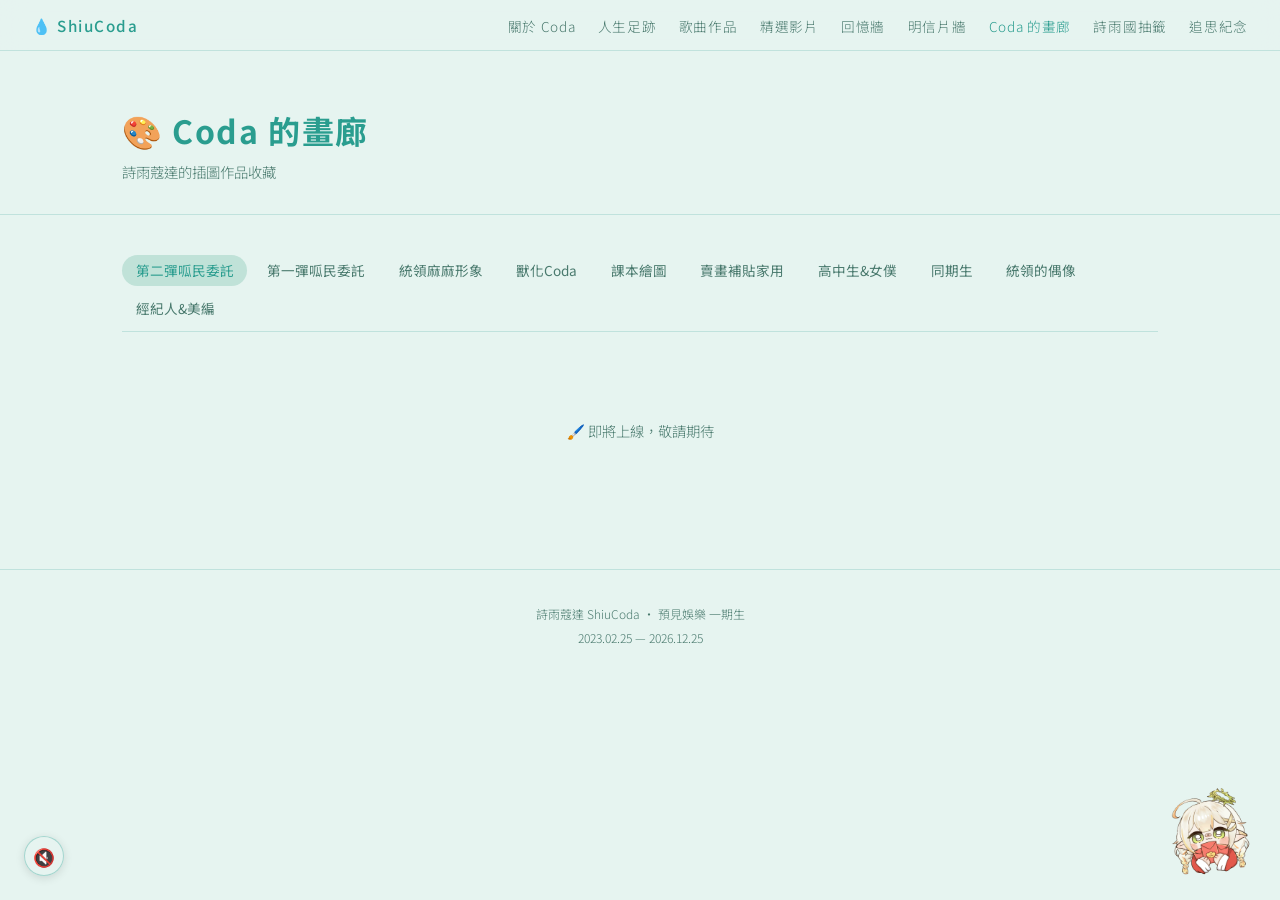
==== artwork.html @ 063fe8aa "Add music.js to artwork.html for BGM support Co-Authored-By: Claude Sonnet 4.6 <noreply@anthropic.co" ====
﻿<!DOCTYPE html>
<html lang="zh-TW">
<head>
  <meta charset="UTF-8">
  <meta name="viewport" content="width=device-width, initial-scale=1.0">
  <title>Coda 的畫廊 — 詩雨蔻達</title>
  <link rel="preconnect" href="https://fonts.googleapis.com">
  <link href="https://fonts.googleapis.com/css2?family=Noto+Sans+TC:wght@300;400;500;700&display=swap" rel="stylesheet">
  <link rel="stylesheet" href="css/shared.css">
  <style>
    .tab-bar {
      display: flex;
      gap: .4rem;
      border-bottom: 1px solid var(--border);
      padding-bottom: .5rem;
      flex-wrap: wrap;
      margin-bottom: 1.5rem;
    }

    .tab-btn {
      background: none;
      border: none;
      font-family: inherit;
      font-size: .85rem;
      color: var(--text-muted);
      padding: .35rem .85rem;
      border-radius: 2rem;
      cursor: pointer;
      transition: background .2s, color .2s;
      white-space: nowrap;
    }

    .tab-btn.active,
    .tab-btn:hover {
      background: var(--bg3);
      color: var(--accent);
    }

    .artwork-grid {
      display: grid;
      grid-template-columns: repeat(auto-fill, minmax(240px, 1fr));
      gap: 1rem;
    }

    .artwork-item {
      border-radius: .75rem;
      overflow: hidden;
      border: 1px solid var(--border);
      background: var(--bg2);
      cursor: pointer;
      transition: transform .2s, box-shadow .2s;
    }

    .artwork-item:hover {
      transform: translateY(-3px);
      box-shadow: 0 6px 20px rgba(42,157,143,.15);
    }

    .artwork-item img {
      width: 100%;
      display: block;
      object-fit: cover;
      aspect-ratio: 1 / 1;
      pointer-events: none;
      -webkit-user-drag: none;
    }

    .artwork-caption {
      padding: .6rem .9rem;
      font-size: .82rem;
      color: var(--text-muted);
    }

    .artwork-empty {
      grid-column: 1 / -1;
      text-align: center;
      padding: 4rem 0;
      color: var(--text-muted);
      font-size: .9rem;
    }

    /* ── Lightbox ── */
    #lightbox {
      position: fixed;
      inset: 0;
      background: rgba(0,0,0,.85);
      z-index: 9000;
      display: flex;
      align-items: center;
      justify-content: center;
      padding: 1.5rem;
      cursor: pointer;
    }

    #lightbox.hidden { display: none; }

    #lightbox img {
      max-width: 90vw;
      max-height: 90vh;
      border-radius: .5rem;
      object-fit: contain;
      pointer-events: none;
      -webkit-user-drag: none;
    }

    #lightbox-close {
      position: fixed;
      top: 1.2rem;
      right: 1.5rem;
      color: #fff;
      font-size: 1.8rem;
      cursor: pointer;
      line-height: 1;
      opacity: .8;
    }

    #lightbox-close:hover { opacity: 1; }
  </style>
</head>
<body style="--page-bg: url('/ShiuCoda/images/banners/music-banner.jpg')" data-audio="/ShiuCoda/audio/bgm-artwork.mp3">

<nav>
  <a class="nav-logo" href="index.html">💧 ShiuCoda</a>
  <ul class="nav-links">
    <li><a href="index.html">關於 Coda</a></li>
    <li><a href="timeline.html">人生足跡</a></li>
    <li><a href="music.html">歌曲作品</a></li>
    <li><a href="videos.html">精選影片</a></li>
    <li><a href="gallery.html">回憶牆</a></li>
    <li><a href="postcards.html">明信片牆</a></li>
    <li><a href="artwork.html" class="active">Coda 的畫廊</a></li>
    <li><a href="fortune.html">詩雨國抽籤</a></li>
    <li><a href="memorial.html">追思紀念</a></li>
  </ul>
</nav>

<div class="page-header">
  <div class="page-header-inner">
    <h1>🎨 Coda 的畫廊</h1>
    <p>詩雨蔻達的插圖作品收藏</p>
  </div>
</div>

<main>
  <div class="tab-bar" id="tab-bar"></div>
  <div class="artwork-grid" id="artwork-grid"></div>
</main>

<div id="lightbox" class="hidden" onclick="closeLightbox()">
  <span id="lightbox-close">✕</span>
  <img id="lightbox-img" src="" alt="">
</div>

<footer>
  <div>詩雨蔻達 ShiuCoda · 預見娛樂 一期生</div>
  <div>2023.02.25 — 2026.12.25</div>
</footer>

<script>
  document.addEventListener('contextmenu', e => e.preventDefault());

  // ── 分類資料 ──
  // folder: images/artwork/ 底下的子資料夾名稱
  // label:  Tab 顯示文字
  // images: [{ file: '檔名.jpg', caption: '說明' }, ...]
  const CATEGORIES = [
    {
      folder: '第二彈呱民委託',
      label: '第二彈呱民委託',
      images: []
    },
    {
      folder: '第一彈呱民委託',
      label: '第一彈呱民委託',
      images: []
    },
    {
      folder: '統領麻麻形象',
      label: '統領麻麻形象',
      images: []
    },
    {
      folder: '獸化Coda',
      label: '獸化Coda',
      images: []
    },
    {
      folder: '課本繪圖',
      label: '課本繪圖',
      images: []
    },
    {
      folder: '賣畫補貼家用',
      label: '賣畫補貼家用',
      images: []
    },
    {
      folder: '高中生女僕',
      label: '高中生&女僕',
      images: [
        { file: 'CODA高中生.JPG', caption: 'CODA高中生' },
        { file: '壯壯女僕.JPG',   caption: '壯壯女僕' },
      ]
    },
    {
      folder: '同期生',
      label: '同期生',
      images: [
        { file: 'CODA美女雙馬尾.jpg',  caption: 'CODA美女雙馬尾' },
        { file: '艾琳妮雅雙馬尾.jpg',  caption: '艾琳妮雅雙馬尾' },
        { file: '帕蘿妮雙馬尾.jpg',    caption: '帕蘿妮雙馬尾' },
        { file: '姬城三千華雙馬尾.jpg', caption: '姬城三千華雙馬尾' },
        { file: '神無月鹿比雙馬尾.jpg', caption: '神無月鹿比雙馬尾' },
        { file: '莉卡洛斯雙馬尾.jpg',  caption: '莉卡洛斯雙馬尾' },
      ]
    },
    {
      folder: '統領的偶像',
      label: '統領的偶像',
      images: [
        { file: '埃穆亞.JPG', caption: '埃穆亞' },
      ]
    },
    {
      folder: '經紀人美編',
      label: '經紀人&美編',
      images: [
        { file: 'C紀人.JPG',  caption: 'C紀人' },
        { file: 'G紀人.JPG',  caption: 'G紀人' },
        { file: '豆魚美編.JPG', caption: '豆魚美編' },
      ]
    },
  ];

  let currentTab = 0;

  function buildTabs() {
    const bar = document.getElementById('tab-bar');
    bar.innerHTML = CATEGORIES.map((c, i) =>
      `<button class="tab-btn${i === 0 ? ' active' : ''}" data-idx="${i}">${c.label}</button>`
    ).join('');
    bar.querySelectorAll('.tab-btn').forEach(btn => {
      btn.addEventListener('click', () => {
        bar.querySelectorAll('.tab-btn').forEach(b => b.classList.remove('active'));
        btn.classList.add('active');
        currentTab = parseInt(btn.dataset.idx);
        renderGrid();
      });
    });
  }

  function renderGrid() {
    const cat = CATEGORIES[currentTab];
    const grid = document.getElementById('artwork-grid');
    if (!cat.images.length) {
      grid.innerHTML = '<div class="artwork-empty">🖌️ 即將上線，敬請期待</div>';
      return;
    }
    grid.innerHTML = cat.images.map(img => {
      const src = `images/artwork/${cat.folder}/${img.file}`;
      return `<div class="artwork-item" onclick="openLightbox('${src}')">
        <img src="${src}" alt="${img.caption}" draggable="false" oncontextmenu="return false">
        <div class="artwork-caption">${img.caption}</div>
      </div>`;
    }).join('');
  }

  function openLightbox(src) {
    document.getElementById('lightbox-img').src = src;
    document.getElementById('lightbox').classList.remove('hidden');
  }

  function closeLightbox() {
    document.getElementById('lightbox').classList.add('hidden');
    document.getElementById('lightbox-img').src = '';
  }

  document.addEventListener('keydown', e => {
    if (e.key === 'Escape') closeLightbox();
  });

  buildTabs();
  renderGrid();
</script>
<script src="js/music.js"></script>
<script src="js/mascot.js"></script>
</body>
</html>
---- css/shared.css ----
/* ── 共用樣式 ── */
:root {
  --accent:     #2a9d8f;
  --accent-dim: #1f7a6e;
  --accent-glow:#4dbfac;
  --bg:         #e6f4f0;
  --bg2:        #d4ece4;
  --bg3:        #c0e2d8;
  --text:       #1a3028;
  --text-muted: #4a7a6e;
  --border:     rgba(42,157,143,.2);
}

* { box-sizing: border-box; margin: 0; padding: 0; }

body {
  background-color: var(--bg);
  background-image:
    linear-gradient(rgba(230,244,240,.82), rgba(230,244,240,.82)),
    var(--page-bg, none);
  background-size: cover;
  background-position: center;
  background-attachment: fixed;
  color: var(--text);
  font-family: 'Noto Sans TC', sans-serif;
  font-weight: 300;
  min-height: 100vh;
}

/* ── 導覽列 ── */
nav {
  position: sticky;
  top: 0;
  z-index: 100;
  background: rgba(230,244,240,.92);
  backdrop-filter: blur(12px);
  border-bottom: 1px solid var(--border);
  display: flex;
  align-items: center;
  justify-content: space-between;
  padding: .8rem 2rem;
  flex-wrap: wrap;
  gap: .5rem;
}

.nav-logo {
  font-size: .95rem;
  font-weight: 500;
  color: var(--accent);
  letter-spacing: .1em;
  text-decoration: none;
}

.nav-links {
  display: flex;
  gap: 1.4rem;
  list-style: none;
  flex-wrap: wrap;
}

.nav-links a {
  color: var(--text-muted);
  text-decoration: none;
  font-size: .85rem;
  letter-spacing: .05em;
  transition: color .2s;
}

.nav-links a:hover,
.nav-links a.active { color: var(--accent); }

/* ── 頁面標題 ── */
.page-header {
  border-bottom: 1px solid var(--border);
}

.page-header-inner {
  max-width: 1100px;
  margin: 0 auto;
  padding: 3.5rem 2rem 2rem;
}

.page-header h1 {
  font-size: 2rem;
  font-weight: 700;
  color: var(--accent);
  letter-spacing: .05em;
}

.page-header p {
  margin-top: .5rem;
  font-size: .9rem;
  color: var(--text-muted);
}

@media (max-width: 700px) {
  .page-header-inner { padding: 2rem 1.2rem 1.5rem; }
  .page-header h1 { font-size: 1.5rem; }
}

/* ── 主內容區 ── */
main {
  max-width: 1100px;
  margin: 0 auto;
  padding: 2.5rem 2rem 4rem;
}

/* ── 區塊標題 ── */
.section-title {
  font-size: 1rem;
  font-weight: 500;
  color: var(--accent);
  letter-spacing: .15em;
  margin-bottom: 1.5rem;
  display: flex;
  align-items: center;
  gap: .6rem;
}

.section-title::after {
  content: '';
  flex: 1;
  height: 1px;
  background: var(--border);
}

/* ── 卡片 ── */
.card {
  background: var(--bg2);
  border: 1px solid var(--border);
  border-radius: .8rem;
  padding: 1.2rem 1.4rem;
}

/* ── Placeholder ── */
.placeholder-block {
  background: var(--bg2);
  border: 2px dashed var(--border);
  border-radius: 1rem;
  padding: 4rem 2rem;
  text-align: center;
  color: var(--text-muted);
  font-size: .9rem;
  line-height: 2;
}

.placeholder-block .icon { font-size: 2.5rem; display: block; margin-bottom: .8rem; }

/* ── Footer ── */
footer {
  border-top: 1px solid var(--border);
  text-align: center;
  padding: 2rem;
  font-size: .75rem;
  color: var(--text-muted);
  line-height: 2;
}

/* ── RWD ── */
@media (max-width: 700px) {
  nav { padding: .7rem 1rem; }
  .nav-links { gap: .8rem; }
  main { padding: 1.5rem 1.2rem 3rem; }
}
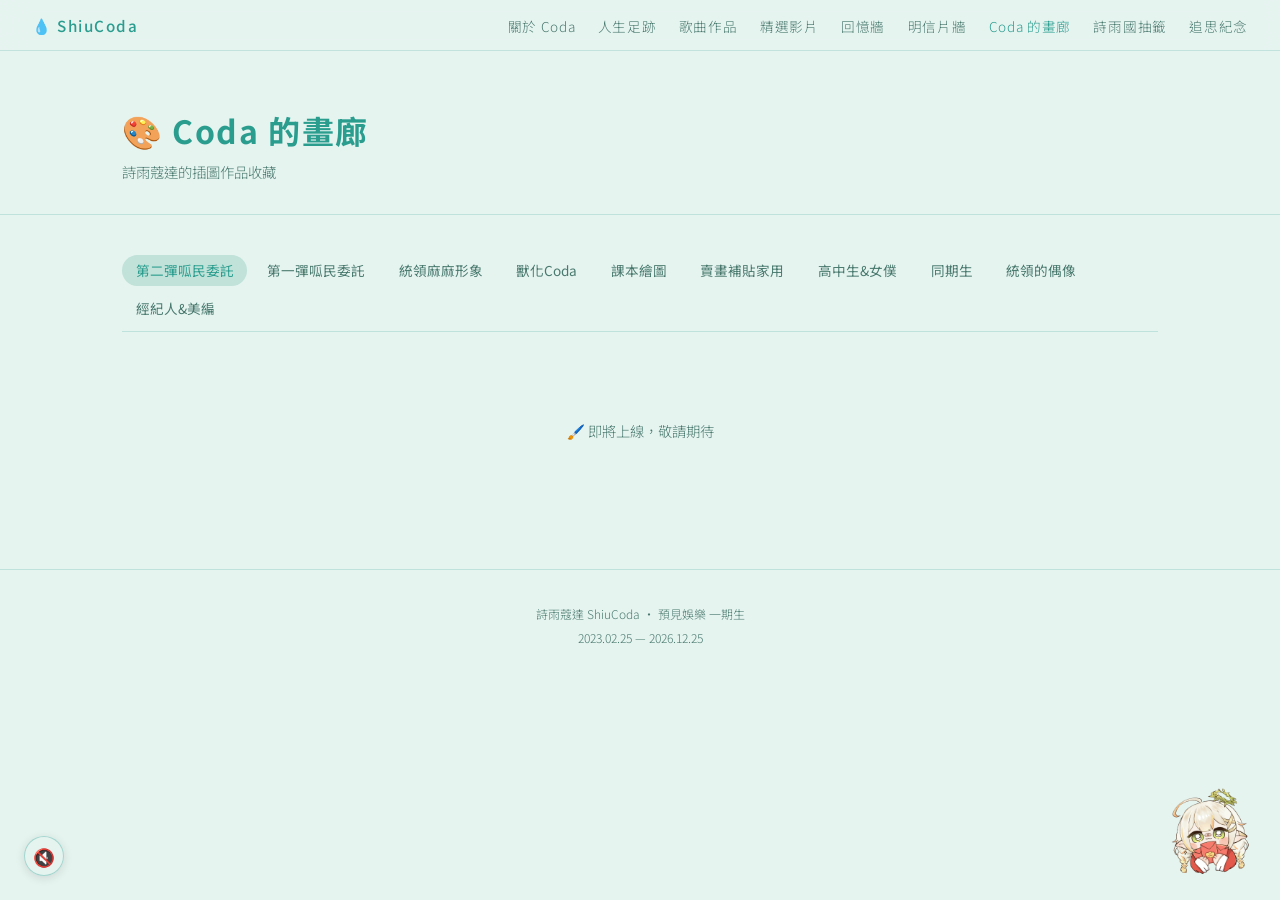
==== commit 0ee7fe71: "Add images to 4 artwork categories (統領麻麻形象/獸化Coda/課本繪圖/賣畫補貼家用) Co-Authored-By: Claude Sonnet 4.6 <no" ====
--- a/artwork.html
+++ b/artwork.html
@@ -177,22 +177,46 @@
     {
       folder: '統領麻麻形象',
       label: '統領麻麻形象',
-      images: []
+      images: [
+        { file: '統領的麻麻.JPG', caption: '統領的麻麻' },
+      ]
     },
     {
       folder: '獸化Coda',
       label: '獸化Coda',
-      images: []
+      images: [
+        { file: '獸化的Coda.JPG',  caption: '獸化的Coda' },
+        { file: '劍姬NO137.JPG',   caption: '劍姬NO137' },
+      ]
     },
     {
       folder: '課本繪圖',
       label: '課本繪圖',
-      images: []
+      images: [
+        { file: '422統領的校外教學_朱自清.JPG', caption: '422統領的校外教學・朱自清' },
+        { file: '416統領的課本_徐志摩.JPG',     caption: '416統領的課本・徐志摩' },
+        { file: '牛頓 1統領=30cm=2 min.JPG',    caption: '牛頓 1統領=30cm=2 min' },
+      ]
     },
     {
       folder: '賣畫補貼家用',
       label: '賣畫補貼家用',
-      images: []
+      images: [
+        { file: '世界上最美的公主.JPG',                     caption: '世界上最美的公主' },
+        { file: '珍珠奶.JPG',                               caption: '珍珠奶' },
+        { file: '珍珠奶(彩虹珍珠)(賣486元).JPG',           caption: '珍珠奶（彩虹珍珠）' },
+        { file: '珍珠奶+奶茶+吸管.JPG',                     caption: '珍珠奶＋奶茶＋吸管' },
+        { file: '耳朵吹氣呼呼呼.JPG',                       caption: '耳朵吹氣呼呼呼' },
+        { file: '統領的心(彩色)(賣612元).JPG',              caption: '統領的心（彩色）' },
+        { file: '貼紙.JPG',                                 caption: '貼紙' },
+        { file: '保羅的素描(賤賣107元).JPG',                caption: '保羅的素描' },
+        { file: '偉恩三世的解放(賣93元).JPG',               caption: '偉恩三世的解放' },
+        { file: 'BO鼠(賣94元).JPG',                         caption: 'BO鼠' },
+        { file: '大頭哥布林(賣84元).JPG',                   caption: '大頭哥布林' },
+        { file: '龐克巫醫叫叫叫(賣303元).JPG',              caption: '龐克巫醫叫叫叫' },
+        { file: '超級彩虹宇宙漂泊貓貓半顆頭蝦趴a呱(賣303元).JPG', caption: '超級彩虹宇宙漂泊貓貓半顆頭蝦趴a呱' },
+        { file: '警告標語(75元).JPG',                       caption: '警告標語' },
+      ]
     },
     {
       folder: '高中生女僕',
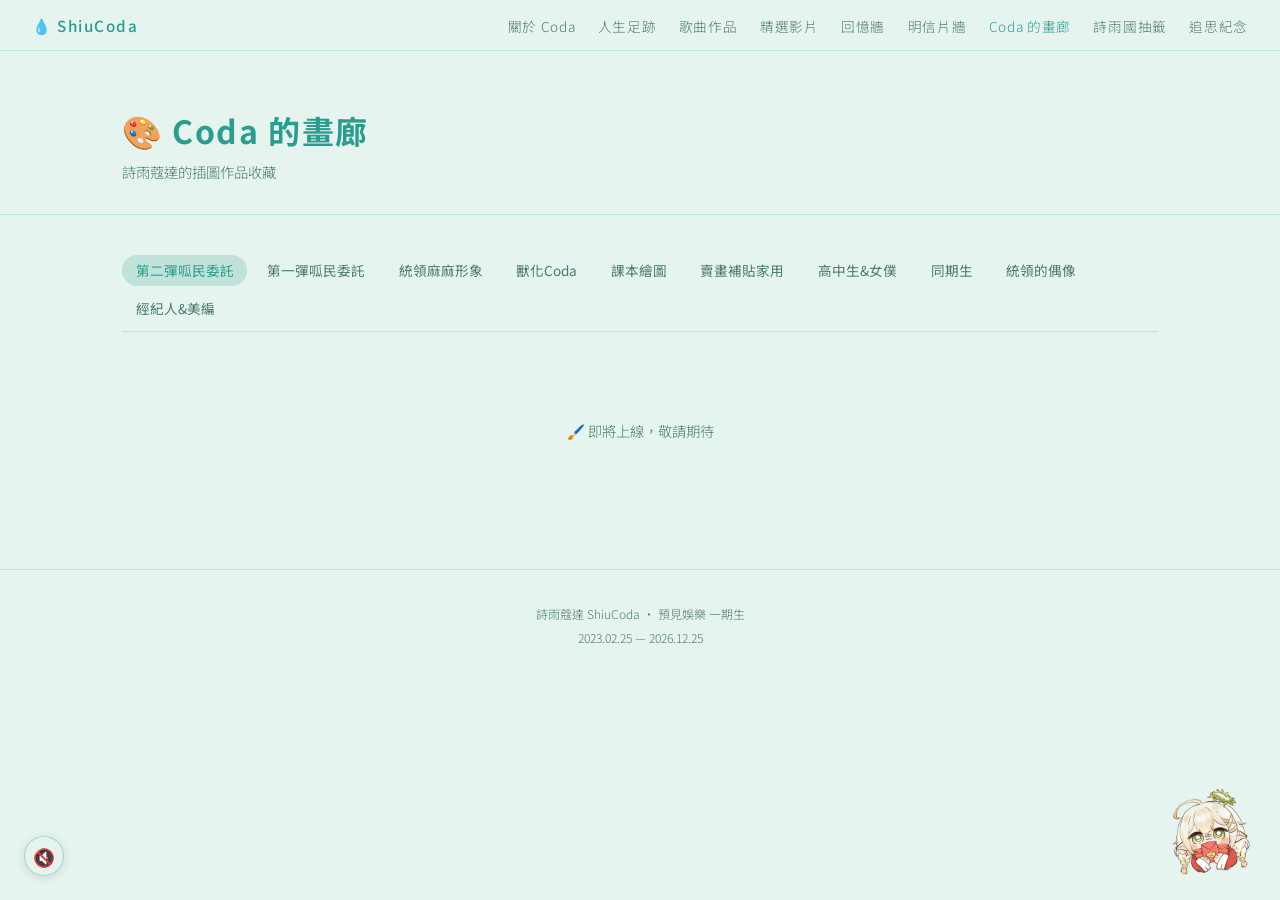
==== commit e4b7325a: "feat: add OG / Twitter Card meta tags and preview image to all pages Co-Authored-By: Claude Sonnet 4" ====
--- a/artwork.html
+++ b/artwork.html
@@ -3,6 +3,14 @@
 <head>
   <meta charset="UTF-8">
   <meta name="viewport" content="width=device-width, initial-scale=1.0">
+  <meta property="og:type" content="website">
+  <meta property="og:site_name" content="詩雨蔻達 ShiuCoda">
+  <meta property="og:title" content="Coda 的畫廊 — 詩雨蔻達">
+  <meta property="og:description" content="蔻達的原創插畫、粉絲委託與課本繪圖作品展示">
+  <meta property="og:image" content="https://shiukonata.github.io/ShiuCoda/images/預覽圖.jpg">
+  <meta property="og:url" content="https://shiukonata.github.io/ShiuCoda/artwork.html">
+  <meta name="twitter:card" content="summary_large_image">
+  <meta name="twitter:image" content="https://shiukonata.github.io/ShiuCoda/images/預覽圖.jpg">
   <title>Coda 的畫廊 — 詩雨蔻達</title>
   <link rel="preconnect" href="https://fonts.googleapis.com">
   <link href="https://fonts.googleapis.com/css2?family=Noto+Sans+TC:wght@300;400;500;700&display=swap" rel="stylesheet">
@@ -130,7 +138,7 @@
     <li><a href="postcards.html">明信片牆</a></li>
     <li><a href="artwork.html" class="active">Coda 的畫廊</a></li>
     <li><a href="fortune.html">詩雨國抽籤</a></li>
-    <li><a href="memorial.html">追思紀念</a></li>
+    <li><a href="https://shiukonata.github.io/MCStudio/%E8%BF%BD%E6%80%9D%E6%9C%83/shiucoda.html" target="_blank">追思紀念</a></li>
   </ul>
 </nav>
 
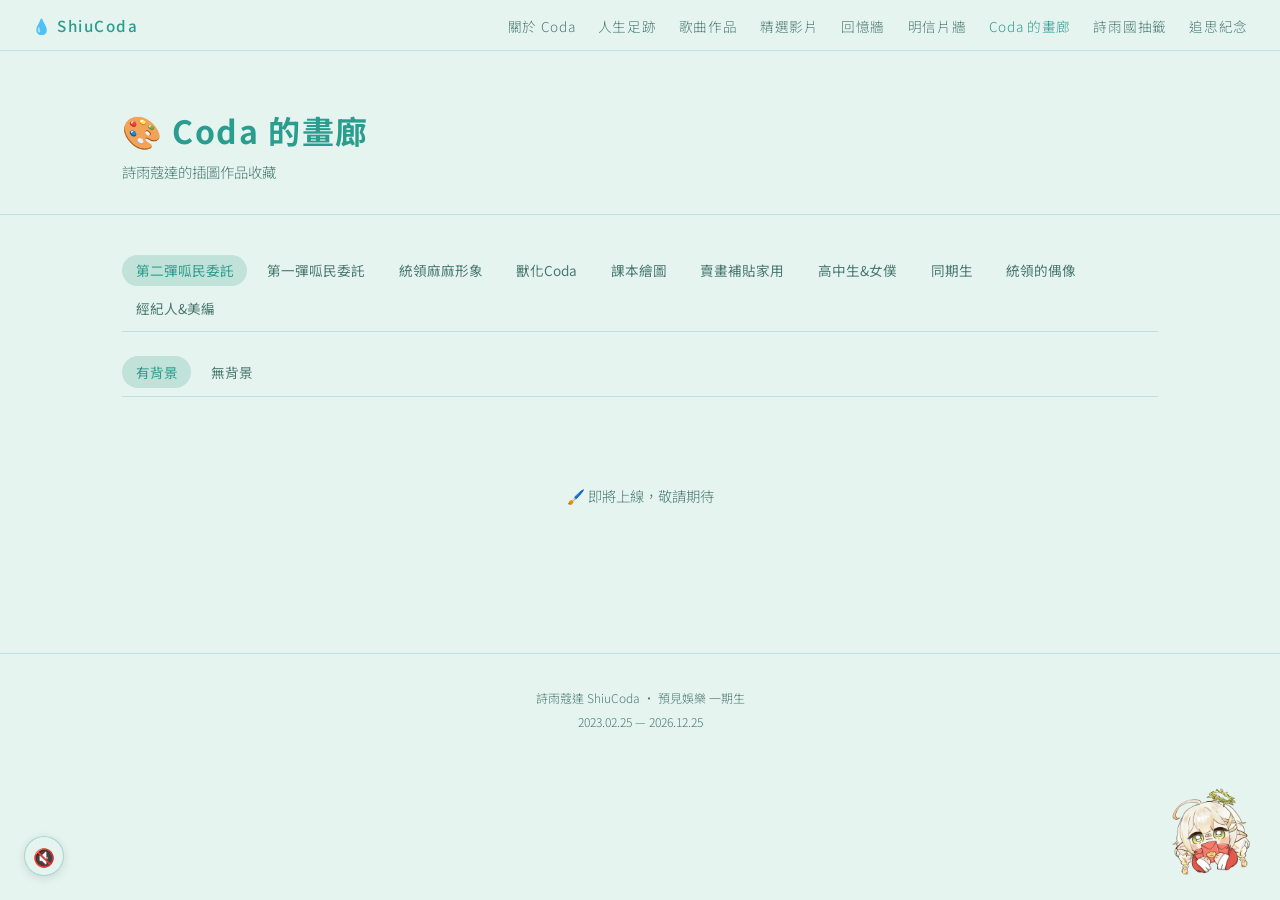
==== commit 8a9f2251: "feat: add pagination to artwork, gallery, postcards pages - artwork: 10 items per page, supports sub" ====
--- a/artwork.html
+++ b/artwork.html
@@ -44,6 +44,32 @@
       color: var(--accent);
     }
 
+    .artwork-pagination {
+      display: flex;
+      justify-content: center;
+      gap: .35rem;
+      margin-top: 1.2rem;
+      flex-wrap: wrap;
+    }
+
+    .ap-btn {
+      background: var(--bg2);
+      border: 1px solid var(--border);
+      border-radius: .4rem;
+      font-family: inherit;
+      font-size: .78rem;
+      color: var(--text-muted);
+      padding: .28rem .62rem;
+      cursor: pointer;
+      min-width: 2rem;
+      text-align: center;
+      transition: background .15s, border-color .15s, color .15s;
+    }
+
+    .ap-btn:hover { background: var(--bg3); border-color: var(--accent-dim); color: var(--text); }
+    .ap-btn.active { background: var(--accent-dim); border-color: var(--accent); color: var(--accent); font-weight: 600; }
+    .ap-btn:disabled { opacity: .35; cursor: default; pointer-events: none; }
+
     .artwork-grid {
       display: grid;
       grid-template-columns: repeat(auto-fill, minmax(240px, 1fr));
@@ -151,6 +177,7 @@
 
 <main>
   <div class="tab-bar" id="tab-bar"></div>
+  <div class="tab-bar" id="sub-tab-bar" style="margin-top:.5rem;display:none"></div>
   <div class="artwork-grid" id="artwork-grid"></div>
 </main>
 
@@ -175,7 +202,10 @@
     {
       folder: '第二彈呱民委託',
       label: '第二彈呱民委託',
-      images: []
+      subtabs: [
+        { label: '有背景', subfolder: '有背景', images: [] },
+        { label: '無背景', subfolder: '無背景', images: [] },
+      ]
     },
     {
       folder: '第一彈呱民委託',
@@ -265,6 +295,9 @@
   ];
 
   let currentTab = 0;
+  let currentSubTab = 0;
+  let currentPage = 1;
+  const PAGE_SIZE = 10;
 
   function buildTabs() {
     const bar = document.getElementById('tab-bar');
@@ -276,25 +309,85 @@
         bar.querySelectorAll('.tab-btn').forEach(b => b.classList.remove('active'));
         btn.classList.add('active');
         currentTab = parseInt(btn.dataset.idx);
+        currentSubTab = 0;
+        currentPage = 1;
+        buildSubTabs();
         renderGrid();
       });
     });
   }
 
+  function buildSubTabs() {
+    const cat = CATEGORIES[currentTab];
+    const subBar = document.getElementById('sub-tab-bar');
+    if (!cat.subtabs) {
+      subBar.style.display = 'none';
+      subBar.innerHTML = '';
+      return;
+    }
+    subBar.style.display = '';
+    subBar.innerHTML = cat.subtabs.map((s, i) =>
+      `<button class="tab-btn${i === currentSubTab ? ' active' : ''}" data-sidx="${i}">${s.label}</button>`
+    ).join('');
+    subBar.querySelectorAll('.tab-btn').forEach(btn => {
+      btn.addEventListener('click', () => {
+        subBar.querySelectorAll('.tab-btn').forEach(b => b.classList.remove('active'));
+        btn.classList.add('active');
+        currentSubTab = parseInt(btn.dataset.sidx);
+        currentPage = 1;
+        renderGrid();
+      });
+    });
+  }
+
   function renderGrid() {
     const cat = CATEGORIES[currentTab];
     const grid = document.getElementById('artwork-grid');
-    if (!cat.images.length) {
+    const images = cat.subtabs ? cat.subtabs[currentSubTab].images : cat.images;
+    const folder = cat.subtabs
+      ? `${cat.folder}/${cat.subtabs[currentSubTab].subfolder}`
+      : cat.folder;
+
+    if (!images.length) {
       grid.innerHTML = '<div class="artwork-empty">🖌️ 即將上線，敬請期待</div>';
+      renderArtworkPagination(0);
       return;
     }
-    grid.innerHTML = cat.images.map(img => {
-      const src = `images/artwork/${cat.folder}/${img.file}`;
+    const totalPages = Math.ceil(images.length / PAGE_SIZE);
+    if (currentPage > totalPages) currentPage = totalPages;
+    const pageItems = images.slice((currentPage - 1) * PAGE_SIZE, currentPage * PAGE_SIZE);
+    grid.innerHTML = pageItems.map(img => {
+      const src = `images/artwork/${folder}/${img.file}`;
       return `<div class="artwork-item" onclick="openLightbox('${src}')">
         <img src="${src}" alt="${img.caption}" draggable="false" oncontextmenu="return false">
         <div class="artwork-caption">${img.caption}</div>
       </div>`;
     }).join('');
+    renderArtworkPagination(totalPages);
+  }
+
+  function renderArtworkPagination(totalPages) {
+    let pg = document.getElementById('artwork-pagination');
+    if (!pg) {
+      pg = document.createElement('div');
+      pg.id = 'artwork-pagination';
+      pg.className = 'artwork-pagination';
+      document.getElementById('artwork-grid').after(pg);
+    }
+    if (totalPages <= 1) { pg.innerHTML = ''; return; }
+    let html = `<button class="ap-btn" ${currentPage === 1 ? 'disabled' : ''} data-p="${currentPage - 1}">‹</button>`;
+    for (let p = 1; p <= totalPages; p++) {
+      html += `<button class="ap-btn${p === currentPage ? ' active' : ''}" data-p="${p}">${p}</button>`;
+    }
+    html += `<button class="ap-btn" ${currentPage === totalPages ? 'disabled' : ''} data-p="${currentPage + 1}">›</button>`;
+    pg.innerHTML = html;
+    pg.querySelectorAll('.ap-btn[data-p]').forEach(btn => {
+      btn.addEventListener('click', () => {
+        currentPage = parseInt(btn.dataset.p);
+        renderGrid();
+        document.getElementById('artwork-grid').scrollIntoView({ behavior: 'smooth', block: 'start' });
+      });
+    });
   }
 
   function openLightbox(src) {
@@ -312,6 +405,7 @@
   });
 
   buildTabs();
+  buildSubTabs();
   renderGrid();
 </script>
 <script src="js/music.js"></script>
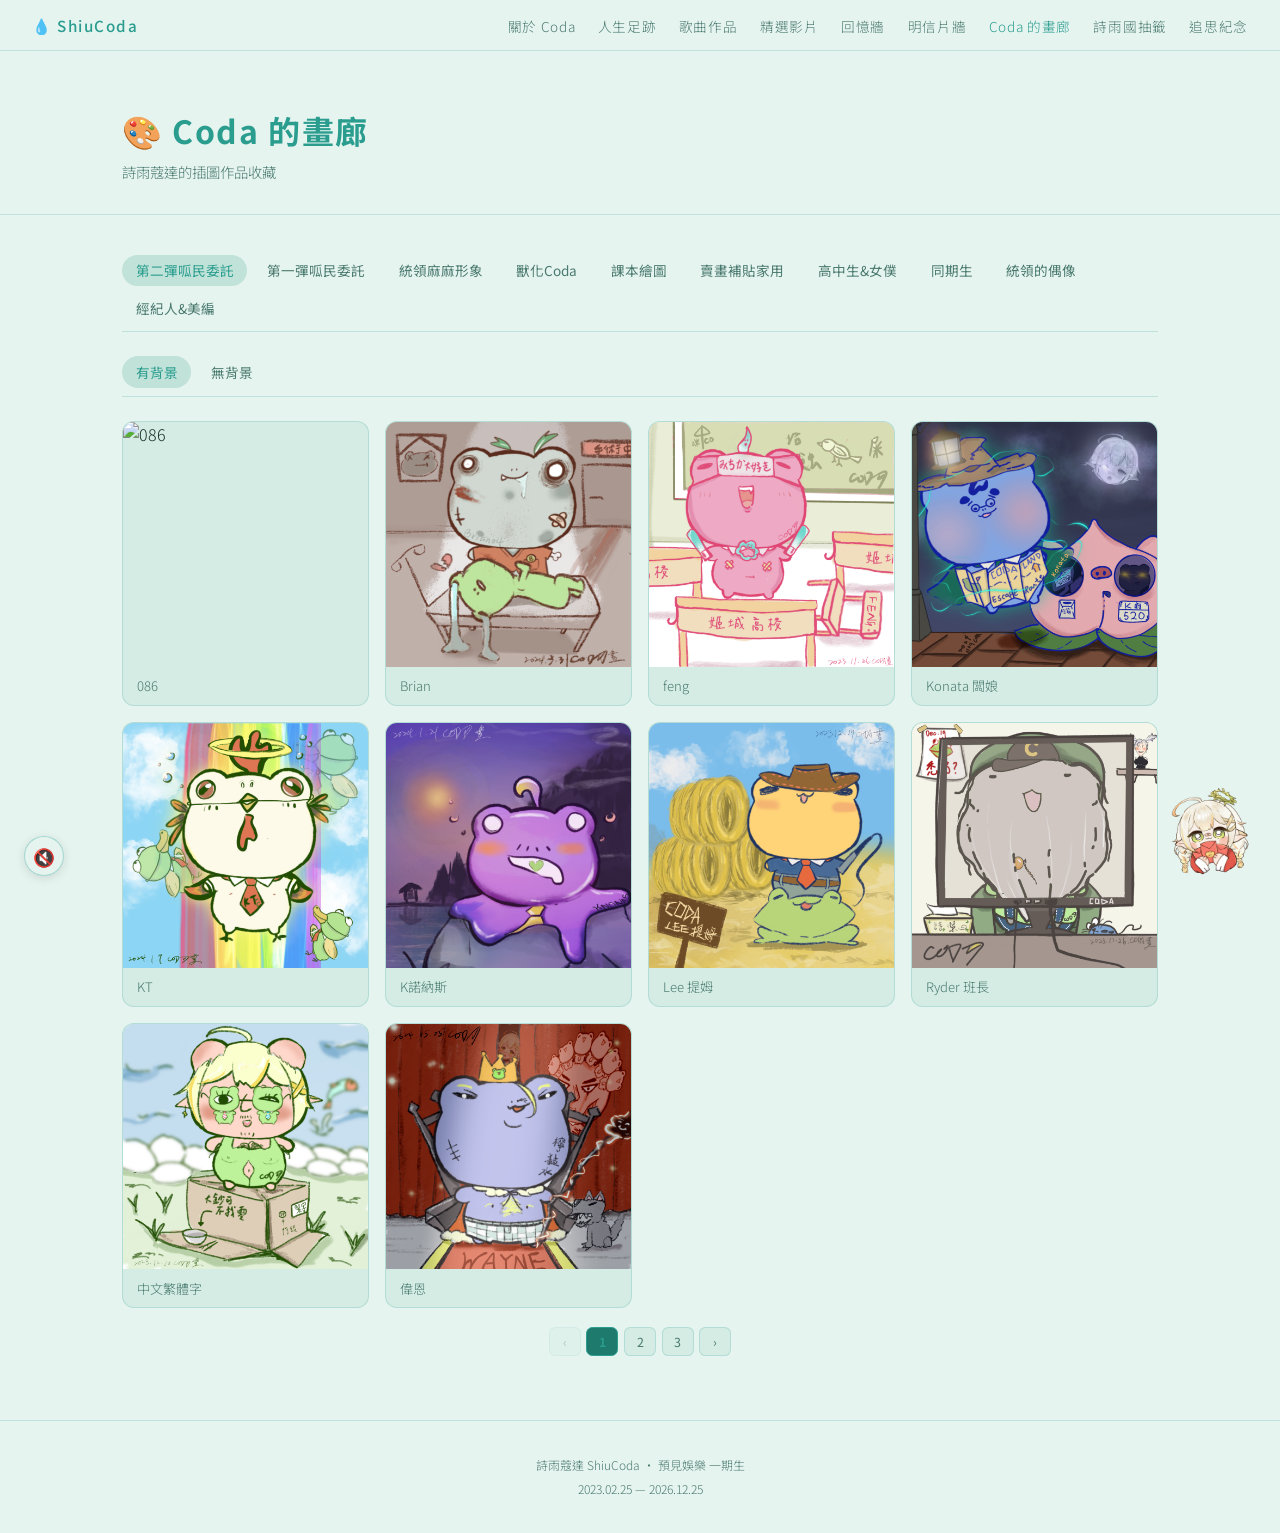
==== commit 4138761b: "feat(artwork): add 第一彈 (57 imgs) and 第二彈 有背景/無背景 (21+20 imgs) Co-Authored-By: Claude Sonnet 4.6 <nor" ====
--- a/artwork.html
+++ b/artwork.html
@@ -203,14 +203,116 @@
       folder: '第二彈呱民委託',
       label: '第二彈呱民委託',
       subtabs: [
-        { label: '有背景', subfolder: '有背景', images: [] },
-        { label: '無背景', subfolder: '無背景', images: [] },
+        { label: '有背景', subfolder: '有背景', images: [
+          { file: '086.jpg',       caption: '086' },
+          { file: 'Brian.jpg',     caption: 'Brian' },
+          { file: 'feng.jpg',      caption: 'feng' },
+          { file: 'Konata闆娘.jpg', caption: 'Konata 闆娘' },
+          { file: 'KT.jpg',        caption: 'KT' },
+          { file: 'K諾納斯.jpg',    caption: 'K諾納斯' },
+          { file: 'Lee提姆.jpg',    caption: 'Lee 提姆' },
+          { file: 'Ryder班長.jpg',  caption: 'Ryder 班長' },
+          { file: '中文繁體字.jpg',  caption: '中文繁體字' },
+          { file: '偉恩.jpg',       caption: '偉恩' },
+          { file: '奐渙.jpg',       caption: '奐渙' },
+          { file: '月下夜櫻.jpg',   caption: '月下夜櫻' },
+          { file: '松鴉.jpg',       caption: '松鴉' },
+          { file: '果醬.jpg',       caption: '果醬' },
+          { file: '瞌睡丸.jpg',     caption: '瞌睡丸' },
+          { file: '老米.jpg',       caption: '老米' },
+          { file: '肥宅快樂水.jpg', caption: '肥宅快樂水' },
+          { file: '芽芽王.jpg',     caption: '芽芽王' },
+          { file: '蔡翔名.jpg',     caption: '蔡翔名' },
+          { file: '詩玥.jpg',       caption: '詩玥' },
+          { file: '閃電流氓.jpg',   caption: '閃電流氓' },
+        ]},
+        { label: '無背景', subfolder: '無背景', images: [
+          { file: '086.jpg',       caption: '086' },
+          { file: 'Brian.jpg',     caption: 'Brian' },
+          { file: 'feng.jpg',      caption: 'feng' },
+          { file: 'Konata闆娘.jpg', caption: 'Konata 闆娘' },
+          { file: 'KT.jpg',        caption: 'KT' },
+          { file: 'K諾納斯.jpg',    caption: 'K諾納斯' },
+          { file: 'Lee提姆.jpg',    caption: 'Lee 提姆' },
+          { file: '中文繁體字.jpg',  caption: '中文繁體字' },
+          { file: '偉恩.jpg',       caption: '偉恩' },
+          { file: '奐渙.jpg',       caption: '奐渙' },
+          { file: '差分_儒艮.jpg',  caption: '差分・儒艮' },
+          { file: '松鴉.jpg',       caption: '松鴉' },
+          { file: '果醬.jpg',       caption: '果醬' },
+          { file: '瞌睡丸.jpg',     caption: '瞌睡丸' },
+          { file: '老米.jpg',       caption: '老米' },
+          { file: '肥宅快樂水.jpg', caption: '肥宅快樂水' },
+          { file: '芽芽王.jpg',     caption: '芽芽王' },
+          { file: '蔡翔名.jpg',     caption: '蔡翔名' },
+          { file: '詩玥.jpg',       caption: '詩玥' },
+          { file: '閃電流氓.jpg',   caption: '閃電流氓' },
+        ]},
       ]
     },
     {
       folder: '第一彈呱民委託',
       label: '第一彈呱民委託',
-      images: []
+      images: [
+        { file: 'A夢.jpg',                   caption: 'A夢' },
+        { file: 'Eddie.jpg',                  caption: 'Eddie' },
+        { file: 'finsin.jpg',                 caption: 'finsin' },
+        { file: 'Huangchengwei.jpg',          caption: 'Huangchengwei' },
+        { file: 'Inori 與斷頭的086.jpg',       caption: 'Inori 與斷頭的086' },
+        { file: 'Jamie 傑米.jpg',              caption: 'Jamie 傑米' },
+        { file: 'Konata闆娘.jpg',             caption: 'Konata 闆娘' },
+        { file: 'linminrui.jpg',              caption: 'linminrui' },
+        { file: 'MAX.jpg',                    caption: 'MAX' },
+        { file: 'reneeeeeeee.jpg',            caption: 'reneeeeeeee' },
+        { file: 'Rydey 班長(阿公).jpg',        caption: 'Rydey 班長（阿公）' },
+        { file: 'Siou[修].jpg',               caption: 'Siou 修' },
+        { file: 'sumi.jpg',                   caption: 'sumi' },
+        { file: 'WayneWang.jpg',              caption: 'WayneWang' },
+        { file: 'Yo.jpg',                     caption: 'Yo' },
+        { file: '中文繁體字.jpg',               caption: '中文繁體字' },
+        { file: '凜.jpg',                     caption: '凜' },
+        { file: '台灣香蕉王.jpg',               caption: '台灣香蕉王' },
+        { file: '含羞草.jpg',                  caption: '含羞草' },
+        { file: '土鳳梨酥.jpg',                caption: '土鳳梨酥' },
+        { file: '夜風.jpg',                    caption: '夜風' },
+        { file: '威廉莎士比鴨.jpg',             caption: '威廉莎士比鴨' },
+        { file: '子瑋.jpg',                    caption: '子瑋' },
+        { file: '小天.jpg',                    caption: '小天' },
+        { file: '小福泥.jpg',                  caption: '小福泥' },
+        { file: '小鳥.jpg',                    caption: '小鳥' },
+        { file: '嵐風白.jpg',                  caption: '嵐風白' },
+        { file: '巴嘎NONO巴西巴西.jpg',         caption: '巴嘎NONO巴西巴西' },
+        { file: '平樂.jpg',                    caption: '平樂' },
+        { file: '幽靈.jpg',                    caption: '幽靈' },
+        { file: '御夜羽.jpg',                  caption: '御夜羽' },
+        { file: '星月天際.jpg',                caption: '星月天際' },
+        { file: '時雨婆.jpg',                  caption: '時雨婆' },
+        { file: '曬黑的古銅色Coda.jpg',         caption: '曬黑的古銅色Coda' },
+        { file: '月下夜櫻.jpg',                caption: '月下夜櫻' },
+        { file: '殘燈.jpg',                    caption: '殘燈' },
+        { file: '汶Quan.jpg',                  caption: '汶Quan' },
+        { file: '淵.jpg',                      caption: '淵' },
+        { file: '焦糖拿鐵.jpg',                caption: '焦糖拿鐵' },
+        { file: '爆漿水母.jpg',                caption: '爆漿水母' },
+        { file: '瓜呱.jpg',                    caption: '瓜呱' },
+        { file: '畢業即失業的DD.jpg',           caption: '畢業即失業的DD' },
+        { file: '白纓.jpg',                    caption: '白纓' },
+        { file: '白血艽.jpg',                  caption: '白血艽' },
+        { file: '皮卡叔.jpg',                  caption: '皮卡叔' },
+        { file: '神崎アルファ.jpg',             caption: '神崎アルファ' },
+        { file: '章魚虛.jpg',                  caption: '章魚虛' },
+        { file: '羽冬酥.jpg',                  caption: '羽冬酥' },
+        { file: '肥宅快樂水.jpg',              caption: '肥宅快樂水' },
+        { file: '芒果.jpg',                    caption: '芒果' },
+        { file: '花生.jpg',                    caption: '花生' },
+        { file: '見.jpg',                      caption: '見' },
+        { file: '詩玥.jpg',                    caption: '詩玥' },
+        { file: '誘玖.jpg',                    caption: '誘玖' },
+        { file: '鄧不利多多綠.jpg',             caption: '鄧不利多多綠' },
+        { file: '阿雲.jpg',                    caption: '阿雲' },
+        { file: '黑輪.jpg',                    caption: '黑輪' },
+        { file: '默語夜月.jpg',                caption: '默語夜月' },
+      ]
     },
     {
       folder: '統領麻麻形象',
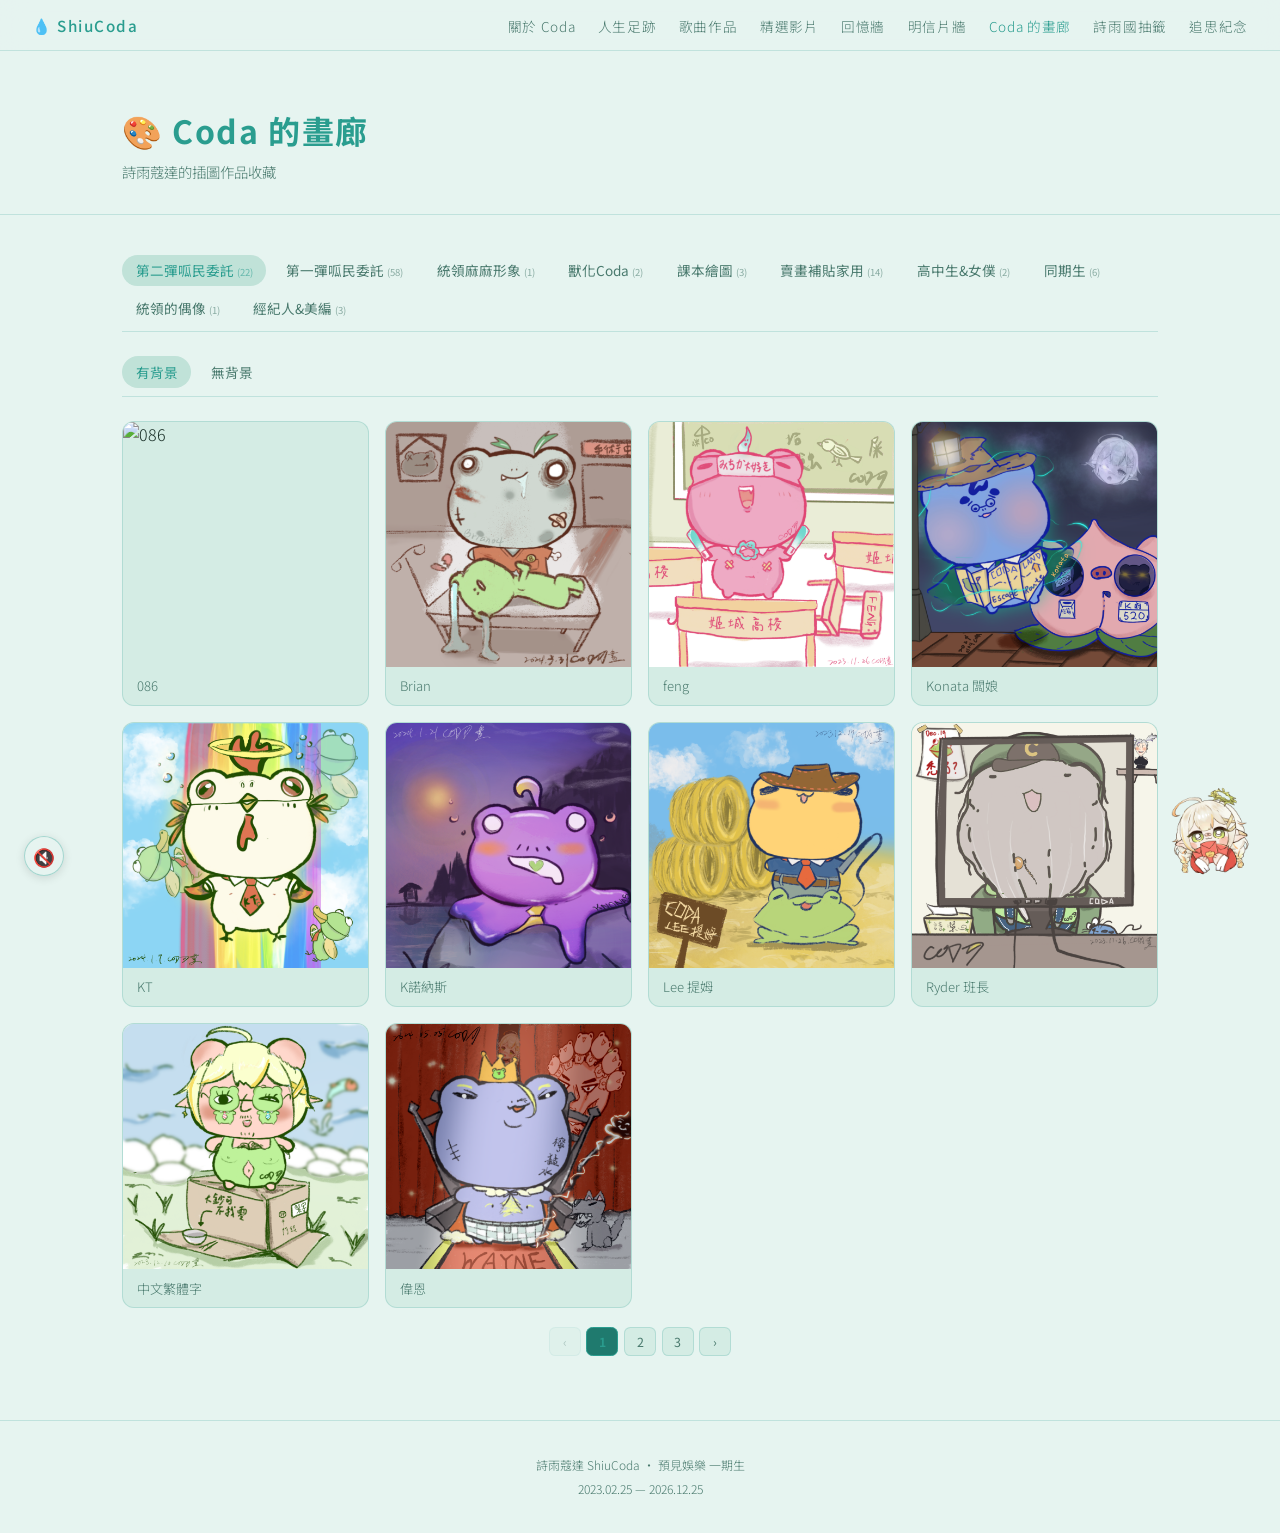
==== commit e42774a6: "feat(artwork): show image count per tab, deduplicate subtab counts Co-Authored-By: Claude Sonnet 4.6" ====
--- a/artwork.html
+++ b/artwork.html
@@ -401,11 +401,22 @@
   let currentPage = 1;
   const PAGE_SIZE = 10;
 
+  function catCount(c) {
+    if (c.subtabs) {
+      const names = new Set();
+      c.subtabs.forEach(t => t.images.forEach(img => names.add(img.file)));
+      return names.size;
+    }
+    return c.images.length;
+  }
+
   function buildTabs() {
     const bar = document.getElementById('tab-bar');
-    bar.innerHTML = CATEGORIES.map((c, i) =>
-      `<button class="tab-btn${i === 0 ? ' active' : ''}" data-idx="${i}">${c.label}</button>`
-    ).join('');
+    bar.innerHTML = CATEGORIES.map((c, i) => {
+      const n = catCount(c);
+      const countStr = n > 0 ? ` <span style="font-size:.7em;opacity:.6">(${n})</span>` : '';
+      return `<button class="tab-btn${i === 0 ? ' active' : ''}" data-idx="${i}">${c.label}${countStr}</button>`;
+    }).join('');
     bar.querySelectorAll('.tab-btn').forEach(btn => {
       btn.addEventListener('click', () => {
         bar.querySelectorAll('.tab-btn').forEach(b => b.classList.remove('active'));
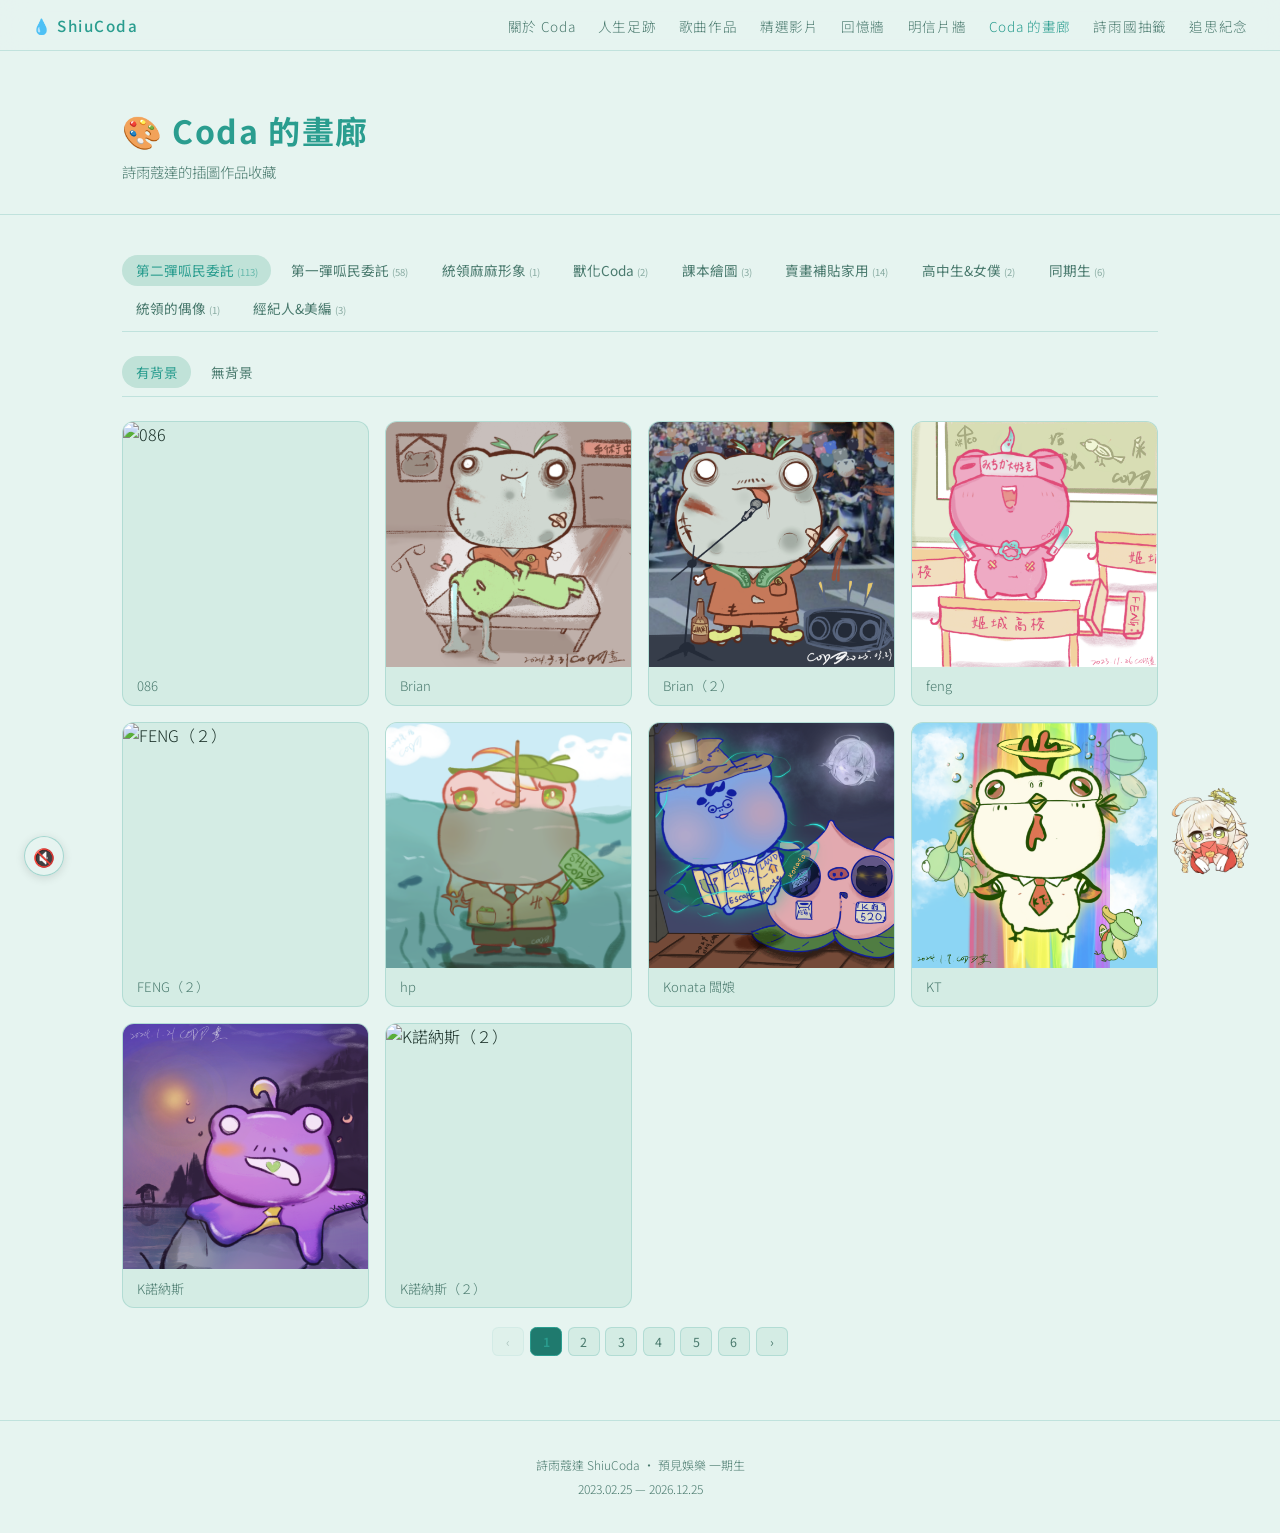
==== commit 5279e706: "畫廊第二彈：新增大量委託圖（有背景57張、無背景108張） 有背景新增：Brian_2、FENG_2、hp、K諾納斯_2、Nolinna、Patrick、shock、Tai、yen桑、ZONKA、伊森" ====
--- a/artwork.html
+++ b/artwork.html
@@ -204,49 +204,177 @@
       label: '第二彈呱民委託',
       subtabs: [
         { label: '有背景', subfolder: '有背景', images: [
-          { file: '086.jpg',       caption: '086' },
-          { file: 'Brian.jpg',     caption: 'Brian' },
-          { file: 'feng.jpg',      caption: 'feng' },
-          { file: 'Konata闆娘.jpg', caption: 'Konata 闆娘' },
-          { file: 'KT.jpg',        caption: 'KT' },
-          { file: 'K諾納斯.jpg',    caption: 'K諾納斯' },
-          { file: 'Lee提姆.jpg',    caption: 'Lee 提姆' },
-          { file: 'Ryder班長.jpg',  caption: 'Ryder 班長' },
-          { file: '中文繁體字.jpg',  caption: '中文繁體字' },
-          { file: '偉恩.jpg',       caption: '偉恩' },
-          { file: '奐渙.jpg',       caption: '奐渙' },
-          { file: '月下夜櫻.jpg',   caption: '月下夜櫻' },
-          { file: '松鴉.jpg',       caption: '松鴉' },
-          { file: '果醬.jpg',       caption: '果醬' },
-          { file: '瞌睡丸.jpg',     caption: '瞌睡丸' },
-          { file: '老米.jpg',       caption: '老米' },
-          { file: '肥宅快樂水.jpg', caption: '肥宅快樂水' },
-          { file: '芽芽王.jpg',     caption: '芽芽王' },
-          { file: '蔡翔名.jpg',     caption: '蔡翔名' },
-          { file: '詩玥.jpg',       caption: '詩玥' },
-          { file: '閃電流氓.jpg',   caption: '閃電流氓' },
+          { file: '086.jpg',          caption: '086' },
+          { file: 'Brian.jpg',        caption: 'Brian' },
+          { file: 'Brian_2.jpg',      caption: 'Brian（２）' },
+          { file: 'feng.jpg',         caption: 'feng' },
+          { file: 'FENG_2.jpg',       caption: 'FENG（２）' },
+          { file: 'hp.jpg',           caption: 'hp' },
+          { file: 'Konata闆娘.jpg',   caption: 'Konata 闆娘' },
+          { file: 'KT.jpg',           caption: 'KT' },
+          { file: 'K諾納斯.jpg',       caption: 'K諾納斯' },
+          { file: 'K諾納斯_2.jpg',     caption: 'K諾納斯（２）' },
+          { file: 'Lee提姆.jpg',       caption: 'Lee 提姆' },
+          { file: 'Nolinna.jpg',      caption: 'Nolinna' },
+          { file: 'Patrick.jpg',      caption: 'Patrick' },
+          { file: 'Ryder班長.jpg',     caption: 'Ryder 班長' },
+          { file: 'shock.jpg',        caption: 'shock' },
+          { file: 'Tai.jpg',          caption: 'Tai' },
+          { file: 'yen桑.jpg',         caption: 'yen桑' },
+          { file: 'ZONKA.jpg',        caption: 'ZONKA' },
+          { file: '中文繁體字.jpg',     caption: '中文繁體字' },
+          { file: '伊森桑.jpg',         caption: '伊森桑' },
+          { file: '偉恩.jpg',           caption: '偉恩' },
+          { file: '偉恩_2.jpg',         caption: '偉恩（２）' },
+          { file: '八西鮭.jpg',         caption: '八西鮭' },
+          { file: '含羞草.jpg',         caption: '含羞草' },
+          { file: '埃優.jpg',           caption: '埃優' },
+          { file: '奐渙.jpg',           caption: '奐渙' },
+          { file: '奐渙_2.jpg',         caption: '奐渙（２）' },
+          { file: '孫小毛.jpg',         caption: '孫小毛' },
+          { file: '小羽Shawn.jpg',      caption: '小羽Shawn' },
+          { file: '尤魚とも.jpg',        caption: '尤魚とも' },
+          { file: '幽P.jpg',            caption: '幽P' },
+          { file: '彭彭.jpg',           caption: '彭彭' },
+          { file: '彭彭_2.jpg',         caption: '彭彭（２）' },
+          { file: '抹茶雞蛋糕.jpg',     caption: '抹茶雞蛋糕' },
+          { file: '摸摸.jpg',           caption: '摸摸' },
+          { file: '月下夜櫻.jpg',       caption: '月下夜櫻' },
+          { file: '松鴉.jpg',           caption: '松鴉' },
+          { file: '果醬.jpg',           caption: '果醬' },
+          { file: '果醬_2.jpg',         caption: '果醬（２）' },
+          { file: '梅吉克海螺.jpg',     caption: '梅吉克海螺' },
+          { file: '瞌睡丸.jpg',         caption: '瞌睡丸' },
+          { file: '竣安.jpg',           caption: '竣安' },
+          { file: '竣安_2.jpg',         caption: '竣安（２）' },
+          { file: '羽冬酥.jpg',         caption: '羽冬酥' },
+          { file: '羽冬酥_2.jpg',       caption: '羽冬酥（２）' },
+          { file: '翔名.jpg',           caption: '翔名' },
+          { file: '老米.jpg',           caption: '老米' },
+          { file: '老米_2.jpg',         caption: '老米（２）' },
+          { file: '肥宅快樂水.jpg',     caption: '肥宅快樂水' },
+          { file: '芽芽王.jpg',         caption: '芽芽王' },
+          { file: '蔡翔名.jpg',         caption: '蔡翔名' },
+          { file: '行拔.jpg',           caption: '行拔' },
+          { file: '詩玥.jpg',           caption: '詩玥' },
+          { file: '遊佐源.jpg',         caption: '遊佐源' },
+          { file: '閃電流氓.jpg',       caption: '閃電流氓' },
+          { file: '閃電流氓_2.jpg',     caption: '閃電流氓（２）' },
+          { file: '陌殷玦.jpg',         caption: '陌殷玦' },
+          { file: '默語夜月.jpg',       caption: '默語夜月' },
         ]},
         { label: '無背景', subfolder: '無背景', images: [
-          { file: '086.jpg',       caption: '086' },
-          { file: 'Brian.jpg',     caption: 'Brian' },
-          { file: 'feng.jpg',      caption: 'feng' },
-          { file: 'Konata闆娘.jpg', caption: 'Konata 闆娘' },
-          { file: 'KT.jpg',        caption: 'KT' },
-          { file: 'K諾納斯.jpg',    caption: 'K諾納斯' },
-          { file: 'Lee提姆.jpg',    caption: 'Lee 提姆' },
-          { file: '中文繁體字.jpg',  caption: '中文繁體字' },
-          { file: '偉恩.jpg',       caption: '偉恩' },
-          { file: '奐渙.jpg',       caption: '奐渙' },
-          { file: '差分_儒艮.jpg',  caption: '差分・儒艮' },
-          { file: '松鴉.jpg',       caption: '松鴉' },
-          { file: '果醬.jpg',       caption: '果醬' },
-          { file: '瞌睡丸.jpg',     caption: '瞌睡丸' },
-          { file: '老米.jpg',       caption: '老米' },
-          { file: '肥宅快樂水.jpg', caption: '肥宅快樂水' },
-          { file: '芽芽王.jpg',     caption: '芽芽王' },
-          { file: '蔡翔名.jpg',     caption: '蔡翔名' },
-          { file: '詩玥.jpg',       caption: '詩玥' },
-          { file: '閃電流氓.jpg',   caption: '閃電流氓' },
+          { file: '086.jpg',              caption: '086' },
+          { file: '086_2.jpg',            caption: '086（２）' },
+          { file: 'BIG MAC.jpg',          caption: 'BIG MAC' },
+          { file: 'Brian.jpg',            caption: 'Brian' },
+          { file: 'Brian_2.jpg',          caption: 'Brian（２）' },
+          { file: 'Eddie.jpg',            caption: 'Eddie' },
+          { file: 'feng.jpg',             caption: 'feng' },
+          { file: 'FENG_2.jpg',           caption: 'FENG（２）' },
+          { file: 'finsin.jpg',           caption: 'finsin' },
+          { file: 'hp.jpg',               caption: 'hp' },
+          { file: 'Inori.jpg',            caption: 'Inori' },
+          { file: 'Joker.jpg',            caption: 'Joker' },
+          { file: 'K ya.jpg',             caption: 'K ya' },
+          { file: 'kenny.jpg',            caption: 'kenny' },
+          { file: 'Konata闆娘.jpg',       caption: 'Konata 闆娘' },
+          { file: 'KT.jpg',               caption: 'KT' },
+          { file: 'kumi.jpg',             caption: 'kumi' },
+          { file: 'K諾納斯.jpg',           caption: 'K諾納斯' },
+          { file: 'K諾納斯_2.jpg',         caption: 'K諾納斯（２）' },
+          { file: 'Law.jpg',              caption: 'Law' },
+          { file: 'Lee提姆.jpg',           caption: 'Lee 提姆' },
+          { file: 'Lee提姆_2.jpg',         caption: 'Lee 提姆（２）' },
+          { file: 'maker.jpg',            caption: 'maker' },
+          { file: 'Mary桑.jpg',           caption: 'Mary桑' },
+          { file: 'Nolinna.jpg',          caption: 'Nolinna' },
+          { file: 'Patrick.jpg',          caption: 'Patrick' },
+          { file: 'shock.jpg',            caption: 'shock' },
+          { file: 'Tai.jpg',              caption: 'Tai' },
+          { file: 'yen桑.jpg',             caption: 'yen桑' },
+          { file: 'yo翔.jpg',             caption: 'yo翔' },
+          { file: 'ZONKA.jpg',            caption: 'ZONKA' },
+          { file: 'ゆきひろ.jpg',           caption: 'ゆきひろ' },
+          { file: 'シロ桑.jpg',             caption: 'シロ桑' },
+          { file: '中文繁體字.jpg',         caption: '中文繁體字' },
+          { file: '九逃.jpg',             caption: '九逃' },
+          { file: '亘亘.jpg',             caption: '亘亘' },
+          { file: '伊森桑.jpg',             caption: '伊森桑' },
+          { file: '伊藤元.jpg',             caption: '伊藤元' },
+          { file: '偉恩.jpg',               caption: '偉恩' },
+          { file: '偉恩_2.jpg',             caption: '偉恩（２）' },
+          { file: '八西鮭.jpg',             caption: '八西鮭' },
+          { file: '刺蝟怕浣熊.jpg',         caption: '刺蝟怕浣熊' },
+          { file: '刺蝟怕浣熊_2.jpg',       caption: '刺蝟怕浣熊（２）' },
+          { file: '含羞草.jpg',             caption: '含羞草' },
+          { file: '埃優.jpg',               caption: '埃優' },
+          { file: '夜風.jpg',               caption: '夜風' },
+          { file: '大統領的小蛙.jpg',       caption: '大統領的小蛙' },
+          { file: '太陽卡比獸.jpg',         caption: '太陽卡比獸' },
+          { file: '奐渙.jpg',               caption: '奐渙' },
+          { file: '奐渙_2.jpg',             caption: '奐渙（２）' },
+          { file: '威爾醬.jpg',             caption: '威爾醬' },
+          { file: '孫小毛.jpg',             caption: '孫小毛' },
+          { file: '小傑.jpg',               caption: '小傑' },
+          { file: '小安醬.jpg',             caption: '小安醬' },
+          { file: '小柴柴OuO.jpg',          caption: '小柴柴OuO' },
+          { file: '小羽Shawn.jpg',          caption: '小羽Shawn' },
+          { file: '小鯊魚.jpg',             caption: '小鯊魚' },
+          { file: '尤魚とも.jpg',            caption: '尤魚とも' },
+          { file: '差分_儒艮.jpg',           caption: '差分・儒艮' },
+          { file: '布穀.jpg',               caption: '布穀' },
+          { file: '幽P.jpg',                caption: '幽P' },
+          { file: '彭彭.jpg',               caption: '彭彭' },
+          { file: '彭彭_2.jpg',             caption: '彭彭（２）' },
+          { file: '愛冬眠ㄉ兔兔.jpg',       caption: '愛冬眠ㄉ兔兔' },
+          { file: '我不好吃.jpg',           caption: '我不好吃' },
+          { file: '抹茶雞蛋糕.jpg',         caption: '抹茶雞蛋糕' },
+          { file: '摸摸.jpg',               caption: '摸摸' },
+          { file: '松鴉.jpg',               caption: '松鴉' },
+          { file: '松鼠鼠餅.jpg',           caption: '松鼠鼠餅' },
+          { file: '果醬.jpg',               caption: '果醬' },
+          { file: '果醬_2.jpg',             caption: '果醬（２）' },
+          { file: '梅吉克海螺.jpg',         caption: '梅吉克海螺' },
+          { file: '梅吉克海螺_2.jpg',       caption: '梅吉克海螺（２）' },
+          { file: '極光.jpg',               caption: '極光' },
+          { file: '派派桑.jpg',             caption: '派派桑' },
+          { file: '派美眉-Patricia.jpg',    caption: '派美眉-Patricia' },
+          { file: '海蛞蝓.jpg',             caption: '海蛞蝓' },
+          { file: '燁梨.jpg',               caption: '燁梨' },
+          { file: '牛忙ㄉ室友.jpg',         caption: '牛忙ㄉ室友' },
+          { file: '瑋瑋.jpg',               caption: '瑋瑋' },
+          { file: '瞌睡丸.jpg',             caption: '瞌睡丸' },
+          { file: '章魚虛.jpg',             caption: '章魚虛' },
+          { file: '竣安.jpg',               caption: '竣安' },
+          { file: '竣安_2.jpg',             caption: '竣安（２）' },
+          { file: '米菇.jpg',               caption: '米菇' },
+          { file: '給給推特.jpg',           caption: '給給推特' },
+          { file: '羽冬酥.jpg',             caption: '羽冬酥' },
+          { file: '羽冬酥_2.jpg',           caption: '羽冬酥（２）' },
+          { file: '翔名.jpg',               caption: '翔名' },
+          { file: '老米.jpg',               caption: '老米' },
+          { file: '老米_2.jpg',             caption: '老米（２）' },
+          { file: '肥宅快樂水.jpg',         caption: '肥宅快樂水' },
+          { file: '花殤桑.jpg',             caption: '花殤桑' },
+          { file: '芽芽王.jpg',             caption: '芽芽王' },
+          { file: '蔡翔名.jpg',             caption: '蔡翔名' },
+          { file: '薄鹽薯條.jpg',           caption: '薄鹽薯條' },
+          { file: '行拔.jpg',               caption: '行拔' },
+          { file: '詩玥.jpg',               caption: '詩玥' },
+          { file: '詩玥_2.jpg',             caption: '詩玥（２）' },
+          { file: '遊佐源.jpg',             caption: '遊佐源' },
+          { file: '金鬼.jpg',               caption: '金鬼' },
+          { file: '閃電流氓.jpg',           caption: '閃電流氓' },
+          { file: '閃電流氓_2.jpg',         caption: '閃電流氓（２）' },
+          { file: '阿公二世.jpg',           caption: '阿公二世' },
+          { file: '陌殷玦.jpg',             caption: '陌殷玦' },
+          { file: '雞排NO871.jpg',          caption: '雞排NO871' },
+          { file: '雪鳥.jpg',               caption: '雪鳥' },
+          { file: '鯊茶醬.jpg',             caption: '鯊茶醬' },
+          { file: '鳳梨酥.jpg',             caption: '鳳梨酥' },
+          { file: '黑輪.jpg',               caption: '黑輪' },
+          { file: '默語夜月.jpg',           caption: '默語夜月' },
         ]},
       ]
     },
